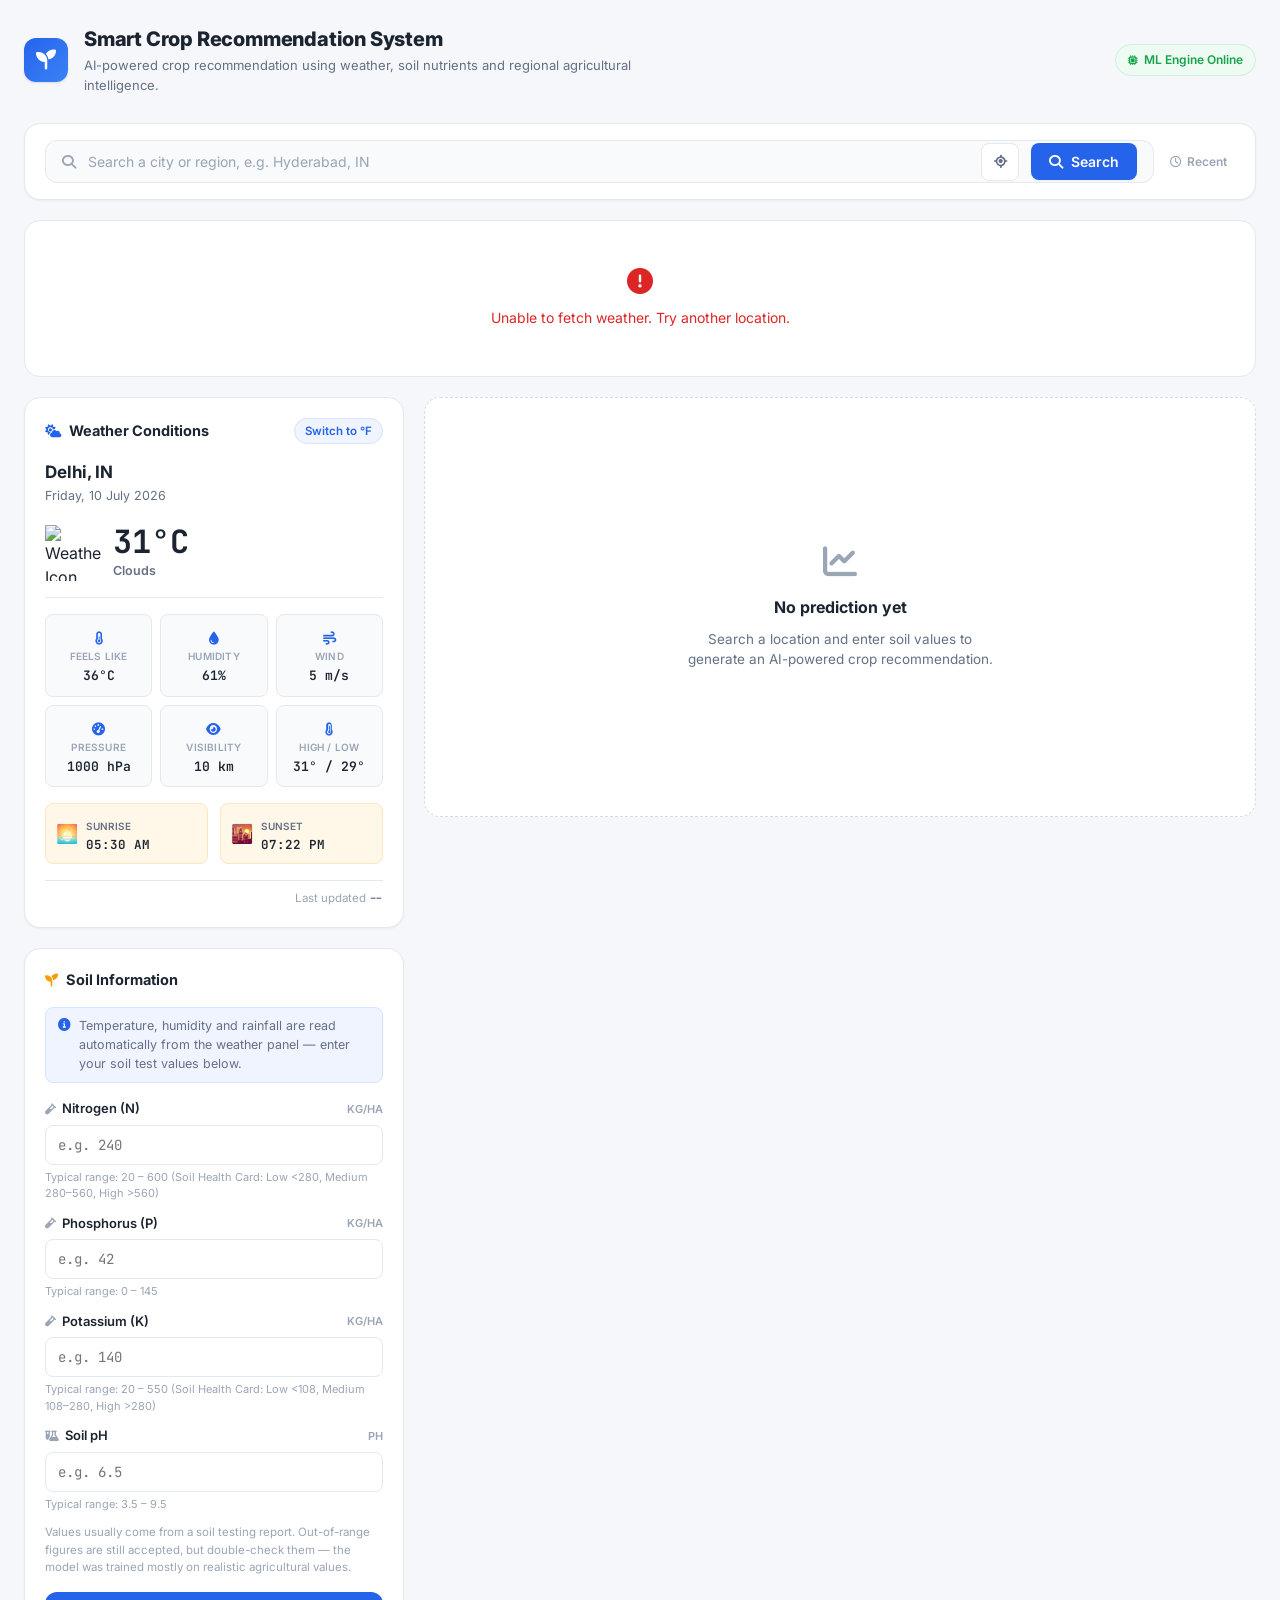
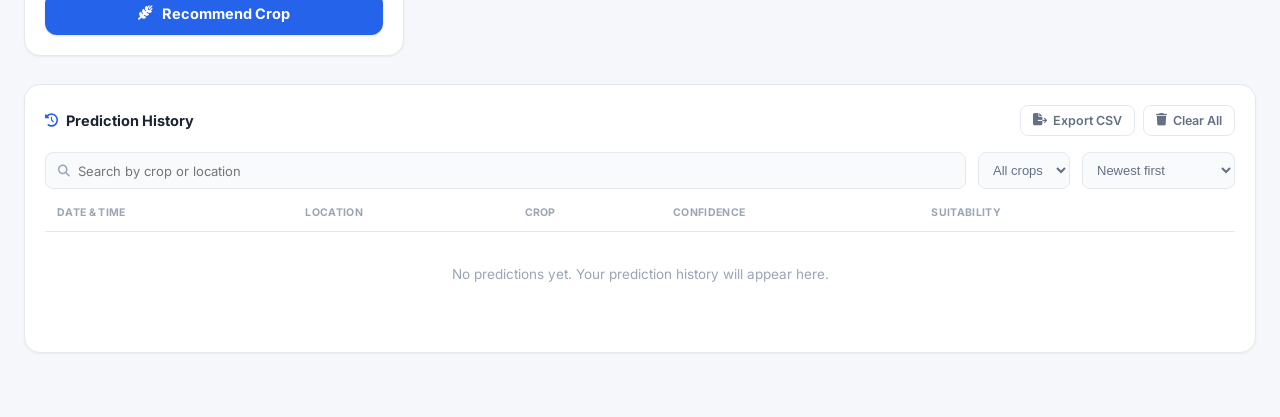
==== weather/index.html @ 97a7eeff "Initial commit" ====
<!DOCTYPE html>
<html lang="en">

<head>
<meta charset="UTF-8">
<meta name="viewport" content="width=device-width, initial-scale=1.0">
<title>Smart Crop Recommendation System</title>
<!-- Fonts -->
<link rel="preconnect" href="https://fonts.googleapis.com">
<link href="https://fonts.googleapis.com/css2?family=Inter:wght@400;500;600;700;800&family=JetBrains+Mono:wght@500;600;700&display=swap" rel="stylesheet">
<!-- Font Awesome -->
<link rel="stylesheet" href="https://cdnjs.cloudflare.com/ajax/libs/font-awesome/6.6.0/css/all.min.css">
<link rel="stylesheet" href="style.css">
</head>

<body>
<div class="app-shell">


    <!-- ===================== TOP BAR ========================-->
    <header class="topbar">
        <div class="topbar-brand">
            <span class="brand-mark"><i class="fa-solid fa-seedling"></i></span>
            <div class="brand-copy">
                <h1 class="brand-title">Smart Crop Recommendation System</h1>
                <p class="brand-subtitle">AI-powered crop recommendation using weather, soil nutrients and regional agricultural intelligence.</p>
            </div>
        </div>
        <div class="topbar-meta">
            <span class="topbar-pill"><i class="fa-solid fa-microchip"></i> ML Engine Online</span>
        </div>
    </header>



    <!-- =========================== SEARCH BAR =============================== -->
    <section class="search-panel">
        <div class="search-bar">
            <i class="fa-solid fa-magnifying-glass search-bar-icon"></i>
            <input type="text" class="search-box" placeholder="Search a city or region, e.g. Hyderabad, IN">
            <button class="location-btn" title="Use current location">
                <i class="fas fa-location-crosshairs"></i>
            </button>
            <button class="search-btn">
                <i class="fas fa-search"></i>
                <span>Search</span>
            </button>
        </div>
        <div class="recent-searches">
            <span class="recent-label"><i class="fa-regular fa-clock"></i> Recent</span>
            <div id="recentList" class="recent-list"></div>
        </div>
    </section>

    <!-- Loading -->
    <div class="loading hidden">
        <div class="spinner"></div>
        <p>Loading weather data…</p>
    </div>

    <!-- Error -->
    <div class="error hidden">
        <i class="fa-solid fa-circle-exclamation"></i>
        <p>Unable to fetch weather. Try another location.</p>
    </div>

    <!-- ===================== MAIN DASHBOARD GRID ===================-->
    <div class="weather-info">
        <div class="dashboard-grid">

            <!-- ============== LEFT COLUMN ============== -->
            <div class="dashboard-col dashboard-col-left">

                <!-- Region Card -->
                <div class="region-card hidden panel" id="regionCard">
                    <div class="panel-heading">
                        <h3><i class="fa-solid fa-map-location-dot"></i> Current Region</h3>
                    </div>
                    <p id="regionLabel" class="region-label">--</p>
                    <h4 class="common-crops-heading">Common crops in your region</h4>
                    <div id="commonCropsBadges" class="badge-row"></div>
                </div>

                <!-- Weather Panel -->
                <div class="panel weather-panel">
                    <div class="panel-heading">
                        <h3><i class="fa-solid fa-cloud-sun"></i> Weather Conditions</h3>
                        <button id="unitBtn" class="unit-toggle">Switch to °F</button>
                    </div>

                    <div class="location">
                        <h2 class="city">Delhi, IN</h2>
                        <p class="date">Friday, 10 July 2026</p>
                    </div>

                    <div class="weather-main">
                        <img id="weatherIcon" src="" alt="Weather Icon">
                        <div class="temperature">
                            <h1 class="temp">31°C</h1>
                            <p class="weather">Clouds</p>
                        </div>
                    </div>

                    <div class="details">
                        <div class="card">
                            <i class="fas fa-temperature-half"></i>
                            <span>Feels Like</span>
                            <p id="feelsLike">36°C</p>
                        </div>
                        <div class="card">
                            <i class="fas fa-droplet"></i>
                            <span>Humidity</span>
                            <p id="humidity">61%</p>
                        </div>
                        <div class="card">
                            <i class="fas fa-wind"></i>
                            <span>Wind</span>
                            <p id="wind">5 m/s</p>
                        </div>
                        <div class="card">
                            <i class="fas fa-gauge-high"></i>
                            <span>Pressure</span>
                            <p id="pressure">1000 hPa</p>
                        </div>
                        <div class="card">
                            <i class="fas fa-eye"></i>
                            <span>Visibility</span>
                            <p id="visibility">10 km</p>
                        </div>
                        <div class="card">
                            <i class="fas fa-temperature-three-quarters"></i>
                            <span>High / Low</span>
                            <p id="highLow">31° / 29°</p>
                        </div>
                    </div>

                    <div class="sun-card">
                        <div class="sun-item">
                            <span class="sun-icon">🌅</span>
                            <div>
                                <small>Sunrise</small>
                                <p id="sunrise">05:30 AM</p>
                            </div>
                        </div>
                        <div class="sun-item">
                            <span class="sun-icon">🌇</span>
                            <div>
                                <small>Sunset</small>
                                <p id="sunset">07:22 PM</p>
                            </div>
                        </div>
                    </div>

                    <div class="bottom">
                        <p class="updated">Last updated <span id="updatedTime">--</span></p>
                    </div>
                </div>

                <!-- Soil Input Panel -->
                <div class="soil-section panel">
                    <div class="panel-heading">
                        <h3><i class="fa-solid fa-seedling"></i> Soil Information</h3>
                    </div>
                    <p class="soil-hint"><i class="fa-solid fa-circle-info"></i> Temperature, humidity and rainfall are read automatically from the weather panel — enter your soil test values below.</p>

                    <div class="soil-inputs">

                        <div class="soil-field">
                            <label for="nitrogen">
                                <span class="soil-field-name"><i class="fa-solid fa-vial"></i> Nitrogen (N)</span>
                                <span class="soil-field-unit">kg/ha</span>
                            </label>
                            <input type="number" id="nitrogen" placeholder="e.g. 240" min="0" max="600">
                            <span class="soil-field-range">Typical range: 20 – 600 (Soil Health Card: Low &lt;280, Medium 280–560, High &gt;560)</span>
                        </div>

                        <div class="soil-field">
                            <label for="phosphorus">
                                <span class="soil-field-name"><i class="fa-solid fa-vial"></i> Phosphorus (P)</span>
                                <span class="soil-field-unit">kg/ha</span>
                            </label>
                            <input type="number" id="phosphorus" placeholder="e.g. 42" min="0" max="145">
                            <span class="soil-field-range">Typical range: 0 – 145</span>
                        </div>

                        <div class="soil-field">
                            <label for="potassium">
                                <span class="soil-field-name"><i class="fa-solid fa-vial"></i> Potassium (K)</span>
                                <span class="soil-field-unit">kg/ha</span>
                            </label>
                            <input type="number" id="potassium" placeholder="e.g. 140" min="0" max="550">
                            <span class="soil-field-range">Typical range: 20 – 550 (Soil Health Card: Low &lt;108, Medium 108–280, High &gt;280)</span>
                        </div>

                        <div class="soil-field">
                            <label for="ph">
                                <span class="soil-field-name"><i class="fa-solid fa-flask-vial"></i> Soil pH</span>
                                <span class="soil-field-unit">pH</span>
                            </label>
                            <input type="number" step="0.1" id="ph" placeholder="e.g. 6.5" min="0" max="14">
                            <span class="soil-field-range">Typical range: 3.5 – 9.5</span>
                        </div>

                    </div>

                    <p class="soil-footnote">Values usually come from a soil testing report. Out-of-range figures are still accepted, but double-check them — the model was trained mostly on realistic agricultural values.</p>

                    <button id="recommendBtn" class="recommend-btn">
                        <i class="fa-solid fa-wheat-awn"></i>
                        Recommend Crop
                    </button>
                </div>

            </div>

            <!-- ============== RIGHT COLUMN ============== -->
            <div class="dashboard-col dashboard-col-right">

                <!-- Empty State -->
                <div class="crop-empty-state">
                    <i class="fa-solid fa-chart-line"></i>
                    <h3>No prediction yet</h3>
                    <p>Search a location and enter soil values to generate an AI-powered crop recommendation.</p>
                </div>

                <!-- Crop Loading -->
                <div class="crop-loading hidden">
                    <div class="spinner"></div>
                    <p>Analyzing soil &amp; weather…</p>
                </div>

                <!-- Crop Error -->
                <div class="crop-error hidden">
                    <i class="fa-solid fa-circle-exclamation"></i>
                    <p id="cropErrorMsg">Unable to get a recommendation.</p>
                </div>

                <!-- Crop Result -->
                <div class="crop-result hidden">

                    <!-- Prediction Hero -->
                    <div class="prediction-hero">
                        <div class="result-header">
                            <img id="cropImage" src="" alt="" class="crop-image">
                            <div class="result-title">
                                <span class="section-eyebrow"><i class="fa-solid fa-robot"></i> Machine Learning Prediction</span>
                                <h2 id="cropName">--</h2>
                                <p id="cropScientificName" class="scientific-name"></p>
                            </div>
                        </div>

                        <p id="cropDescription" class="crop-description"></p>

                        <div class="result-stats">
                            <div class="stat-box">
                                <span>Confidence</span>
                                <p id="confidenceValue">--</p>
                                <div class="progress-track"><div class="progress-fill" id="confidenceBar"></div></div>
                            </div>
                            <div class="stat-box">
                                <span>Suitability</span>
                                <p id="suitabilityValue">--</p>
                                <div class="progress-track"><div class="progress-fill" id="suitabilityBar"></div></div>
                            </div>
                            <div class="stat-box stat-box-plain">
                                <span>Harvest Time</span>
                                <p id="harvestTimeValue">--</p>
                            </div>
                            <div class="stat-box stat-box-plain">
                                <span>Water Need</span>
                                <p id="waterNeedValue">--</p>
                            </div>
                            <div class="stat-box stat-box-plain">
                                <span>Predicted At</span>
                                <p id="predictionTimeValue">--</p>
                            </div>
                        </div>
                    </div>

                    <!-- Secondary detail grid -->
                    <div class="detail-grid">

                        <!-- Current Weather Summary -->
                        <div class="detail-card weather-summary">
                            <h4><i class="fa-solid fa-cloud"></i> Current Conditions</h4>
                            <ul id="weatherSummaryList" class="plain-list"></ul>
                            <p id="summarySuitableFor" class="suitable-for-line"></p>
                        </div>

                        <!-- Weather Suitability breakdown -->
                        <div class="detail-card suitability-breakdown">
                            <h4><i class="fa-solid fa-gauge"></i> Weather Suitability</h4>
                            <ul id="suitabilityList" class="plain-list"></ul>
                        </div>

                        <!-- Why This Crop -->
                        <div class="detail-card why-crop">
                            <h4 id="whyCropHeading"><i class="fa-solid fa-circle-question"></i> Why This Crop?</h4>
                            <ul id="whyCropList" class="plain-list badge-list"></ul>
                        </div>

                        <!-- Suggestions -->
                        <div class="detail-card suggestions-box">
                            <h4><i class="fa-solid fa-lightbulb"></i> Suggestions</h4>
                            <ul id="suggestionsList" class="plain-list"></ul>
                        </div>

                        <!-- Fertilizer tip -->
                        <div class="detail-card fertilizer-tip">
                            <h4><i class="fa-solid fa-flask"></i> Fertilizer Tip</h4>
                            <p id="fertilizerTip"></p>
                        </div>

                        <!-- Top Predictions -->
                        <div class="detail-card top-predictions hidden" id="topPredictionsSection">
                            <h4><i class="fa-solid fa-list-ol"></i> Top Predictions</h4>
                            <ol id="topPredictionsList"></ol>
                        </div>

                    </div>

                    <!-- Overall Recommendations -->
                    <div class="panel recommendation-section" id="recommendationSection">
                        <div class="panel-heading">
                            <h3><i class="fa-solid fa-ranking-star"></i> Overall Recommendations</h3>
                        </div>
                        <p id="recommendationWeightsLine" class="recommendation-subtext"></p>
                        <ol id="recommendationsList" class="recommendation-list"></ol>
                    </div>

                </div>

            </div>

        </div>
    </div>

    <!-- ===================== PREDICTION HISTORY =====================-->
    <section class="panel history-panel">
        <div class="panel-heading history-heading">
            <h3><i class="fa-solid fa-clock-rotate-left"></i> Prediction History</h3>
            <div class="history-actions">
                <button id="historyExportBtn" class="history-btn"><i class="fa-solid fa-file-export"></i> Export CSV</button>
                <button id="historyClearBtn" class="history-btn history-btn-danger"><i class="fa-solid fa-trash"></i> Clear All</button>
            </div>
        </div>

        <div class="history-toolbar">
            <div class="history-search">
                <i class="fa-solid fa-magnifying-glass"></i>
                <input type="text" id="historySearchInput" placeholder="Search by crop or location">
            </div>
            <select id="historyFilterSelect">
                <option value="">All crops</option>
            </select>
            <select id="historySortSelect">
                <option value="newest">Newest first</option>
                <option value="oldest">Oldest first</option>
                <option value="confidence">Highest confidence</option>
            </select>
        </div>

        <div class="history-table-wrap">
            <table class="history-table">
                <thead>
                    <tr>
                        <th>Date &amp; Time</th>
                        <th>Location</th>
                        <th>Crop</th>
                        <th>Confidence</th>
                        <th>Suitability</th>
                        <th></th>
                    </tr>
                </thead>
                <tbody id="historyTableBody"></tbody>
            </table>
            <p class="history-empty hidden" id="historyEmptyMsg">No predictions yet. Your prediction history will appear here.</p>
        </div>

        <div class="history-pagination" id="historyPagination"></div>
    </section>

</div>

<script src="main.js"></script>
</body>
</html>
---- weather/style.css ----
/* =========================================================
   DESIGN TOKENS
========================================================= */
:root{
    --color-primary:#2563EB;
    --color-primary-dark:#1D4ED8;
    --color-primary-light:#EFF4FF;
    --color-secondary:#16A34A;
    --color-secondary-light:#EEFBF3;
    --color-accent:#F59E0B;
    --color-accent-light:#FFF7E8;
    --color-danger:#DC2626;
    --color-danger-light:#FDEDED;

    --color-bg:#F5F7FA;
    --color-surface:#FFFFFF;
    --color-surface-alt:#F8FAFC;
    --color-border:#E4E8EF;
    --color-border-strong:#D6DCE5;

    --color-text:#1B2430;
    --color-text-muted:#647085;
    --color-text-faint:#9AA5B5;

    --font-sans:'Inter',-apple-system,BlinkMacSystemFont,'Segoe UI',sans-serif;
    --font-mono:'JetBrains Mono',ui-monospace,monospace;

    --radius-sm:8px;
    --radius-md:12px;
    --radius-lg:16px;

    --shadow-xs:0 1px 2px rgba(16,24,40,.05);
    --shadow-sm:0 1px 3px rgba(16,24,40,.07),0 1px 2px rgba(16,24,40,.05);
    --shadow-md:0 6px 18px rgba(16,24,40,.08);

    --space-1:4px;
    --space-2:8px;
    --space-3:12px;
    --space-4:16px;
    --space-5:20px;
    --space-6:24px;
    --space-8:32px;

    --ease:cubic-bezier(.22,1,.36,1);
}

*{ margin:0; padding:0; box-sizing:border-box; }

body{
    font-family:var(--font-sans);
    background:var(--color-bg);
    color:var(--color-text);
    line-height:1.5;
    -webkit-font-smoothing:antialiased;
}

.hidden{ display:none !important; }

img{ max-width:100%; display:block; }

button{ font-family:inherit; cursor:pointer; }
input{ font-family:inherit; }

/* =========================================================
   SHELL / LAYOUT
========================================================= */
.app-shell{
    max-width:1360px;
    margin:0 auto;
    padding:var(--space-6) var(--space-6) 64px;
    display:flex;
    flex-direction:column;
    gap:var(--space-5);
}

/* =========================================================
   TOP BAR
========================================================= */
.topbar{
    display:flex;
    align-items:center;
    justify-content:space-between;
    gap:var(--space-4);
    padding-bottom:var(--space-2);
    flex-wrap:wrap;
}

.topbar-brand{
    display:flex;
    align-items:center;
    gap:var(--space-4);
}

.brand-mark{
    width:44px;
    height:44px;
    flex-shrink:0;
    border-radius:var(--radius-md);
    background:linear-gradient(135deg,var(--color-primary),#3B82F6);
    color:#fff;
    display:flex;
    align-items:center;
    justify-content:center;
    font-size:20px;
    box-shadow:var(--shadow-sm);
}

.brand-title{
    font-size:20px;
    font-weight:800;
    letter-spacing:-.01em;
    color:var(--color-text);
}

.brand-subtitle{
    font-size:13px;
    color:var(--color-text-muted);
    max-width:560px;
    margin-top:2px;
}

.topbar-pill{
    display:inline-flex;
    align-items:center;
    gap:6px;
    font-size:12px;
    font-weight:600;
    color:var(--color-secondary);
    background:var(--color-secondary-light);
    border:1px solid #CFEFDD;
    padding:6px 12px;
    border-radius:999px;
}
.topbar-pill i{ font-size:10px; }

/* =========================================================
   SEARCH BAR
========================================================= */
.search-panel{
    background:var(--color-surface);
    border:1px solid var(--color-border);
    border-radius:var(--radius-lg);
    box-shadow:var(--shadow-xs);
    padding:var(--space-4) var(--space-5);
    display:flex;
    flex-wrap:wrap;
    align-items:center;
    gap:var(--space-4);
}

.search-bar{
    flex:1 1 380px;
    display:flex;
    align-items:center;
    gap:var(--space-3);
    background:var(--color-surface-alt);
    border:1px solid var(--color-border);
    border-radius:var(--radius-md);
    padding:0 var(--space-4);
    transition:border-color .15s var(--ease), box-shadow .15s var(--ease);
}

.search-bar:focus-within{
    border-color:var(--color-primary);
    box-shadow:0 0 0 3px var(--color-primary-light);
}

.search-bar-icon{ color:var(--color-text-faint); font-size:14px; }

.search-box{
    flex:1;
    border:none;
    background:transparent;
    outline:none;
    padding:12px 0;
    font-size:14px;
    color:var(--color-text);
}
.search-box::placeholder{ color:var(--color-text-faint); }

.location-btn{
    width:38px;
    height:38px;
    border-radius:var(--radius-sm);
    border:1px solid var(--color-border);
    background:var(--color-surface);
    color:var(--color-text-muted);
    display:flex;
    align-items:center;
    justify-content:center;
    transition:all .15s var(--ease);
}
.location-btn:hover{ border-color:var(--color-primary); color:var(--color-primary); }

.search-btn{
    display:inline-flex;
    align-items:center;
    gap:8px;
    background:var(--color-primary);
    color:#fff;
    border:none;
    padding:10px 18px;
    border-radius:var(--radius-sm);
    font-size:14px;
    font-weight:600;
    box-shadow:var(--shadow-xs);
    transition:background .15s var(--ease);
}
.search-btn:hover{ background:var(--color-primary-dark); }

.recent-searches{
    display:flex;
    align-items:center;
    gap:var(--space-2);
    flex-wrap:wrap;
}

.recent-label{
    font-size:12px;
    font-weight:600;
    color:var(--color-text-faint);
    display:inline-flex;
    align-items:center;
    gap:5px;
    white-space:nowrap;
}

.recent-list{ display:flex; gap:8px; flex-wrap:wrap; }

.recent-list button{
    font-size:12.5px;
    font-weight:500;
    color:var(--color-text-muted);
    background:var(--color-surface-alt);
    border:1px solid var(--color-border);
    padding:6px 12px;
    border-radius:999px;
    transition:all .15s var(--ease);
}
.recent-list button:hover{
    border-color:var(--color-primary);
    color:var(--color-primary);
    background:var(--color-primary-light);
}

/* =========================================================
   LOADING / ERROR STATES
========================================================= */
.loading, .error{
    background:var(--color-surface);
    border:1px solid var(--color-border);
    border-radius:var(--radius-lg);
    padding:48px;
    display:flex;
    flex-direction:column;
    align-items:center;
    justify-content:center;
    gap:var(--space-3);
    color:var(--color-text-muted);
    font-size:14px;
}

.error{ color:var(--color-danger); }
.error i{ font-size:26px; }

.spinner{
    width:32px;
    height:32px;
    border:3px solid var(--color-border);
    border-top-color:var(--color-primary);
    border-radius:50%;
    animation:spin .8s linear infinite;
}
@keyframes spin{ to{ transform:rotate(360deg); } }

/* =========================================================
   DASHBOARD GRID
========================================================= */
.dashboard-grid{
    display:grid;
    grid-template-columns:380px 1fr;
    gap:var(--space-5);
    align-items:start;
}

.dashboard-col{ display:flex; flex-direction:column; gap:var(--space-5); }

@media (max-width:960px){
    .dashboard-grid{ grid-template-columns:1fr; }
}

/* =========================================================
   PANEL (generic card shell)
========================================================= */
.panel{
    background:var(--color-surface);
    border:1px solid var(--color-border);
    border-radius:var(--radius-lg);
    box-shadow:var(--shadow-xs);
    padding:var(--space-5);
    animation:fadeIn .35s var(--ease);
}

@keyframes fadeIn{
    from{ opacity:0; transform:translateY(6px); }
    to{ opacity:1; transform:translateY(0); }
}

.panel-heading{
    display:flex;
    align-items:center;
    justify-content:space-between;
    gap:var(--space-3);
    margin-bottom:var(--space-4);
}

.panel-heading h3{
    font-size:14.5px;
    font-weight:700;
    display:flex;
    align-items:center;
    gap:8px;
    color:var(--color-text);
}
.panel-heading h3 i{ color:var(--color-primary); font-size:13px; }

/* =========================================================
   REGION CARD
========================================================= */
.region-card{ border-left:3px solid var(--color-secondary); }
.region-card .panel-heading h3 i{ color:var(--color-secondary); }

.region-label{
    font-size:15px;
    font-weight:600;
    color:var(--color-text);
    margin-bottom:var(--space-4);
}

.common-crops-heading{
    font-size:11.5px;
    font-weight:700;
    text-transform:uppercase;
    letter-spacing:.04em;
    color:var(--color-text-faint);
    margin-bottom:var(--space-2);
}

.badge-row{ display:flex; flex-wrap:wrap; gap:8px; }

.crop-badge{
    font-size:12.5px;
    font-weight:600;
    background:var(--color-secondary-light);
    color:#0F7A3D;
    border:1px solid #CFEFDD;
    padding:6px 11px;
    border-radius:999px;
}

/* =========================================================
   WEATHER PANEL
========================================================= */
.weather-panel .panel-heading h3 i{ color:var(--color-primary); }

.unit-toggle{
    font-size:11.5px;
    font-weight:600;
    color:var(--color-primary);
    background:var(--color-primary-light);
    border:1px solid #D6E4FF;
    padding:5px 10px;
    border-radius:999px;
    white-space:nowrap;
}
.unit-toggle:hover{ background:#E1EBFF; }

.location .city{ font-size:17px; font-weight:700; }
.location .date{ font-size:12.5px; color:var(--color-text-muted); margin-top:1px; margin-bottom:var(--space-3); }

.weather-main{
    display:flex;
    align-items:center;
    gap:var(--space-3);
    padding:var(--space-2) 0 var(--space-4);
    border-bottom:1px solid var(--color-border);
    margin-bottom:var(--space-4);
}

.weather-main img{ width:56px; height:56px; }

.weather-main .temp{
    font-family:var(--font-mono);
    font-size:32px;
    font-weight:700;
    line-height:1;
    color:var(--color-text);
}

.weather-main .weather{
    font-size:12.5px;
    font-weight:600;
    text-transform:capitalize;
    color:var(--color-text-muted);
    margin-top:4px;
}

.details{
    display:grid;
    grid-template-columns:repeat(3, 1fr);
    gap:var(--space-2);
    margin-bottom:var(--space-4);
}

.details .card{
    background:var(--color-surface-alt);
    border:1px solid var(--color-border);
    border-radius:var(--radius-sm);
    padding:10px 8px;
    text-align:center;
}

.details .card i{ color:var(--color-primary); font-size:13px; margin-bottom:4px; }

.details .card span{
    display:block;
    font-size:10px;
    font-weight:600;
    text-transform:uppercase;
    letter-spacing:.02em;
    color:var(--color-text-faint);
    margin-bottom:2px;
}

.details .card p{
    font-family:var(--font-mono);
    font-size:13px;
    font-weight:600;
    color:var(--color-text);
}

.sun-card{
    display:flex;
    gap:var(--space-3);
    margin-bottom:var(--space-4);
}

.sun-item{
    flex:1;
    display:flex;
    align-items:center;
    gap:8px;
    background:var(--color-accent-light);
    border:1px solid #FCE7BE;
    border-radius:var(--radius-sm);
    padding:8px 10px;
}

.sun-icon{ font-size:18px; }
.sun-item small{ font-size:10px; color:var(--color-text-muted); font-weight:600; text-transform:uppercase; }
.sun-item p{ font-family:var(--font-mono); font-size:12.5px; font-weight:600; }

.bottom{
    display:flex;
    justify-content:flex-end;
    padding-top:var(--space-2);
    border-top:1px solid var(--color-border);
}
.bottom .updated{ font-size:11.5px; color:var(--color-text-faint); }
.bottom .updated span{ font-family:var(--font-mono); color:var(--color-text-muted); font-weight:600; }

/* =========================================================
   SOIL INPUT PANEL
========================================================= */
.soil-section .panel-heading h3 i{ color:var(--color-accent); }

.soil-hint{
    font-size:12.5px;
    color:var(--color-text-muted);
    background:var(--color-primary-light);
    border:1px solid #D6E4FF;
    border-radius:var(--radius-sm);
    padding:9px 12px;
    margin-bottom:var(--space-4);
    display:flex;
    gap:8px;
    align-items:flex-start;
}
.soil-hint i{ color:var(--color-primary); margin-top:2px; }

.soil-inputs{
    display:flex;
    flex-direction:column;
    gap:var(--space-3);
    margin-bottom:var(--space-3);
}

.soil-field label{
    display:flex;
    justify-content:space-between;
    align-items:baseline;
    margin-bottom:6px;
}

.soil-field-name{
    font-size:13px;
    font-weight:600;
    color:var(--color-text);
    display:inline-flex;
    align-items:center;
    gap:6px;
}
.soil-field-name i{ color:var(--color-text-faint); font-size:11px; }

.soil-field-unit{
    font-size:11px;
    font-weight:600;
    color:var(--color-text-faint);
    text-transform:uppercase;
}

.soil-field input{
    width:100%;
    border:1px solid var(--color-border);
    border-radius:var(--radius-sm);
    padding:10px 12px;
    font-size:14px;
    font-family:var(--font-mono);
    color:var(--color-text);
    outline:none;
    transition:border-color .15s var(--ease), box-shadow .15s var(--ease);
}
.soil-field input:focus{
    border-color:var(--color-primary);
    box-shadow:0 0 0 3px var(--color-primary-light);
}

.soil-field-range{
    display:block;
    font-size:11px;
    color:var(--color-text-faint);
    margin-top:4px;
}

.soil-footnote{
    font-size:11.5px;
    color:var(--color-text-faint);
    line-height:1.5;
    margin-bottom:var(--space-4);
}

.recommend-btn{
    width:100%;
    background:var(--color-primary);
    color:#fff;
    border:none;
    padding:13px;
    border-radius:var(--radius-md);
    font-size:14.5px;
    font-weight:700;
    display:flex;
    align-items:center;
    justify-content:center;
    gap:9px;
    box-shadow:var(--shadow-sm);
    transition:background .15s var(--ease), transform .1s var(--ease);
}
.recommend-btn:hover:not(:disabled){ background:var(--color-primary-dark); }
.recommend-btn:active:not(:disabled){ transform:scale(.99); }
.recommend-btn:disabled{ opacity:.65; cursor:not-allowed; }

/* =========================================================
   EMPTY / LOADING / ERROR — RIGHT COLUMN
========================================================= */
.crop-empty-state, .crop-loading, .crop-error{
    background:var(--color-surface);
    border:1px dashed var(--color-border-strong);
    border-radius:var(--radius-lg);
    padding:64px 32px;
    display:flex;
    flex-direction:column;
    align-items:center;
    justify-content:center;
    text-align:center;
    gap:10px;
    min-height:420px;
}

.crop-empty-state i{ font-size:34px; color:var(--color-text-faint); margin-bottom:6px; }
.crop-empty-state h3{ font-size:16px; font-weight:700; color:var(--color-text); }
.crop-empty-state p{ font-size:13.5px; color:var(--color-text-muted); max-width:320px; }

.crop-loading p, .crop-error p{ font-size:14px; color:var(--color-text-muted); }
.crop-error{ border-style:solid; border-color:#F3C6C6; background:var(--color-danger-light); }
.crop-error i{ font-size:28px; color:var(--color-danger); }
.crop-error p{ color:var(--color-danger); }

/* =========================================================
   CROP RESULT — HERO
========================================================= */
.crop-result{ display:flex; flex-direction:column; gap:var(--space-5); }

.prediction-hero{
    background:linear-gradient(180deg,var(--color-surface) 0%,var(--color-surface) 100%);
    border:1px solid var(--color-border);
    border-top:4px solid var(--color-primary);
    border-radius:var(--radius-lg);
    padding:var(--space-6);
    box-shadow:var(--shadow-md);
}

.result-header{
    display:flex;
    align-items:center;
    gap:var(--space-5);
    padding-bottom:var(--space-5);
    margin-bottom:var(--space-5);
    border-bottom:1px solid var(--color-border);
}

.crop-image{
    width:96px;
    height:96px;
    object-fit:contain;
    background:var(--color-surface-alt);
    border:1px solid var(--color-border);
    border-radius:var(--radius-md);
    padding:12px;
    flex-shrink:0;
}

.section-eyebrow{
    display:inline-flex;
    align-items:center;
    gap:6px;
    font-size:11px;
    font-weight:700;
    text-transform:uppercase;
    letter-spacing:.05em;
    color:var(--color-primary);
    background:var(--color-primary-light);
    padding:4px 10px;
    border-radius:999px;
    margin-bottom:8px;
}

.result-title h2{
    font-size:28px;
    font-weight:800;
    letter-spacing:-.01em;
    color:var(--color-text);
}

.scientific-name{
    font-size:13.5px;
    font-style:italic;
    color:var(--color-text-muted);
    margin-top:2px;
}

.crop-description{
    font-size:14px;
    color:var(--color-text-muted);
    line-height:1.6;
    margin-bottom:var(--space-5);
}

.result-stats{
    display:grid;
    grid-template-columns:repeat(5, 1fr);
    gap:var(--space-4);
}

@media (max-width:900px){
    .result-stats{ grid-template-columns:repeat(2, 1fr); }
}

.stat-box span{
    display:block;
    font-size:10.5px;
    font-weight:700;
    text-transform:uppercase;
    letter-spacing:.03em;
    color:var(--color-text-faint);
    margin-bottom:5px;
}

.stat-box p{
    font-family:var(--font-mono);
    font-size:19px;
    font-weight:700;
    color:var(--color-text);
    margin-bottom:8px;
}

.stat-box-plain p{ font-size:15px; margin-bottom:0; }

.progress-track{
    width:100%;
    height:7px;
    background:var(--color-surface-alt);
    border:1px solid var(--color-border);
    border-radius:999px;
    overflow:hidden;
}

.progress-fill{
    height:100%;
    width:0%;
    border-radius:999px;
    transition:width .6s var(--ease);
    background:var(--color-primary);
}

.progress-fill.bar-good{ background:var(--color-secondary); }
.progress-fill.bar-warn{ background:var(--color-accent); }
.progress-fill.bar-bad{ background:var(--color-danger); }

/* =========================================================
   DETAIL GRID (secondary cards)
========================================================= */
.detail-grid{
    display:grid;
    grid-template-columns:repeat(2, 1fr);
    gap:var(--space-4);
}

@media (max-width:760px){
    .detail-grid{ grid-template-columns:1fr; }
}

.detail-card{
    background:var(--color-surface);
    border:1px solid var(--color-border);
    border-radius:var(--radius-md);
    padding:var(--space-5);
    box-shadow:var(--shadow-xs);
}

.detail-card h4{
    font-size:13px;
    font-weight:700;
    display:flex;
    align-items:center;
    gap:7px;
    margin-bottom:var(--space-3);
    color:var(--color-text);
}
.detail-card h4 i{ color:var(--color-primary); font-size:12px; }

.plain-list{ list-style:none; display:flex; flex-direction:column; gap:8px; }

.plain-list li{
    display:flex;
    justify-content:space-between;
    align-items:center;
    font-size:13px;
    padding-bottom:8px;
    border-bottom:1px solid var(--color-surface-alt);
}
.plain-list li:last-child{ border-bottom:none; padding-bottom:0; }

.plain-list li span:first-child{ color:var(--color-text-muted); }
.plain-list li span:last-child{ font-family:var(--font-mono); font-weight:600; color:var(--color-text); }

.suitable-for-line{
    margin-top:var(--space-3);
    font-size:12.5px;
    font-weight:600;
    color:var(--color-secondary);
}

/* Why This Crop — render as badges instead of a plain list */
.badge-list{ flex-direction:row; flex-wrap:wrap; gap:8px; }
.badge-list li{
    border:none;
    padding:6px 11px;
    border-radius:999px;
    font-size:12.5px;
    font-weight:600;
    background:var(--color-surface-alt);
    border:1px solid var(--color-border);
    color:var(--color-text-muted);
    display:block;
}

.suggestions-box .plain-list li{
    justify-content:flex-start;
    gap:8px;
    color:var(--color-text-muted);
}

.fertilizer-tip p{
    font-size:13.5px;
    color:var(--color-text-muted);
    line-height:1.6;
}

.top-predictions ol{
    list-style:none;
    counter-reset:top-pred;
    display:flex;
    flex-direction:column;
    gap:8px;
}
.top-predictions li{
    counter-increment:top-pred;
    font-size:13px;
    font-weight:600;
    color:var(--color-text);
    padding:8px 10px;
    background:var(--color-surface-alt);
    border-radius:var(--radius-sm);
    border:1px solid var(--color-border);
}

/* =========================================================
   OVERALL RECOMMENDATIONS
========================================================= */
.recommendation-section{ border-left:3px solid var(--color-accent); }
.recommendation-section .panel-heading h3 i{ color:var(--color-accent); }

.recommendation-subtext{
    font-size:12px;
    color:var(--color-text-faint);
    margin-bottom:var(--space-4);
    font-family:var(--font-mono);
}

.recommendation-list{ list-style:none; display:flex; flex-direction:column; gap:var(--space-3); }

.recommendation-item{
    background:var(--color-surface-alt);
    border:1px solid var(--color-border);
    border-radius:var(--radius-md);
    padding:var(--space-4);
}

.recommendation-row{
    display:flex;
    align-items:center;
    gap:var(--space-3);
    flex-wrap:wrap;
    margin-bottom:8px;
}

.recommendation-rank{
    font-family:var(--font-mono);
    font-weight:700;
    color:var(--color-text-faint);
    font-size:13px;
}

.recommendation-crop{
    font-weight:700;
    font-size:14.5px;
    color:var(--color-text);
    flex:1;
}

.recommendation-stars{ font-size:12.5px; letter-spacing:1px; }

.recommendation-score{
    font-family:var(--font-mono);
    font-weight:700;
    font-size:14px;
    color:var(--color-primary);
    background:var(--color-primary-light);
    padding:3px 10px;
    border-radius:999px;
}

.recommendation-reasons{ display:flex; flex-wrap:wrap; gap:6px; }

.reason-badge{
    font-size:11.5px;
    font-weight:600;
    padding:4px 9px;
    border-radius:999px;
    border:1px solid transparent;
}
.reason-badge.reason-ok{ background:var(--color-secondary-light); color:#0F7A3D; border-color:#CFEFDD; }
.reason-badge.reason-bad{ background:var(--color-danger-light); color:#B42318; border-color:#F3C6C6; }
.reason-badge.reason-neutral{ background:var(--color-surface); color:var(--color-text-muted); border-color:var(--color-border); }

/* =========================================================
   PREDICTION HISTORY PANEL
========================================================= */
.history-panel{ margin-top:var(--space-2); }

.history-heading{ flex-wrap:wrap; gap:var(--space-3); }

.history-actions{ display:flex; gap:8px; }

.history-btn{
    font-size:12.5px;
    font-weight:600;
    color:var(--color-text-muted);
    background:var(--color-surface);
    border:1px solid var(--color-border);
    padding:7px 12px;
    border-radius:var(--radius-sm);
    display:inline-flex;
    align-items:center;
    gap:6px;
    transition:all .15s var(--ease);
}
.history-btn:hover{ border-color:var(--color-primary); color:var(--color-primary); }
.history-btn-danger:hover{ border-color:var(--color-danger); color:var(--color-danger); background:var(--color-danger-light); }

.history-toolbar{
    display:flex;
    flex-wrap:wrap;
    gap:var(--space-3);
    margin-bottom:var(--space-4);
}

.history-search{
    flex:1 1 220px;
    display:flex;
    align-items:center;
    gap:8px;
    background:var(--color-surface-alt);
    border:1px solid var(--color-border);
    border-radius:var(--radius-sm);
    padding:0 var(--space-3);
}
.history-search i{ color:var(--color-text-faint); font-size:12px; }
.history-search input{
    flex:1;
    border:none;
    background:transparent;
    outline:none;
    padding:9px 0;
    font-size:13px;
}

.history-toolbar select{
    border:1px solid var(--color-border);
    background:var(--color-surface-alt);
    border-radius:var(--radius-sm);
    padding:9px 10px;
    font-size:13px;
    color:var(--color-text-muted);
    outline:none;
}

.history-table-wrap{ overflow-x:auto; }

.history-table{
    width:100%;
    border-collapse:collapse;
    font-size:13px;
}

.history-table th{
    text-align:left;
    font-size:10.5px;
    font-weight:700;
    text-transform:uppercase;
    letter-spacing:.03em;
    color:var(--color-text-faint);
    padding:0 12px 10px;
    border-bottom:1px solid var(--color-border);
    white-space:nowrap;
}

.history-table td{
    padding:11px 12px;
    border-bottom:1px solid var(--color-surface-alt);
    color:var(--color-text);
    white-space:nowrap;
}

.history-table tbody tr:hover{ background:var(--color-surface-alt); }

.history-table td:first-child, .history-table td:nth-child(2){ font-family:var(--font-mono); font-size:12px; color:var(--color-text-muted); }

.history-crop-pill{
    font-weight:600;
    background:var(--color-secondary-light);
    color:#0F7A3D;
    padding:3px 9px;
    border-radius:999px;
    font-size:12px;
}

.history-delete-btn{
    background:none;
    border:none;
    color:var(--color-text-faint);
    font-size:13px;
    padding:4px;
}
.history-delete-btn:hover{ color:var(--color-danger); }

.history-empty{
    text-align:center;
    padding:32px;
    font-size:13.5px;
    color:var(--color-text-faint);
}

.history-pagination{
    display:flex;
    justify-content:center;
    gap:6px;
    margin-top:var(--space-4);
}

.history-pagination button{
    width:30px;
    height:30px;
    border-radius:var(--radius-sm);
    border:1px solid var(--color-border);
    background:var(--color-surface);
    font-size:12.5px;
    font-weight:600;
    color:var(--color-text-muted);
}
.history-pagination button.active{
    background:var(--color-primary);
    border-color:var(--color-primary);
    color:#fff;
}
.history-pagination button:hover:not(.active){ border-color:var(--color-primary); color:var(--color-primary); }

/* =========================================================
   RESPONSIVE
========================================================= */
@media (max-width:640px){
    .app-shell{ padding:var(--space-4); }
    .details{ grid-template-columns:repeat(2, 1fr); }
    .result-stats{ grid-template-columns:1fr 1fr; }
    .brand-title{ font-size:17px; }
    .brand-subtitle{ display:none; }
    .search-panel{ padding:var(--space-4); }
}
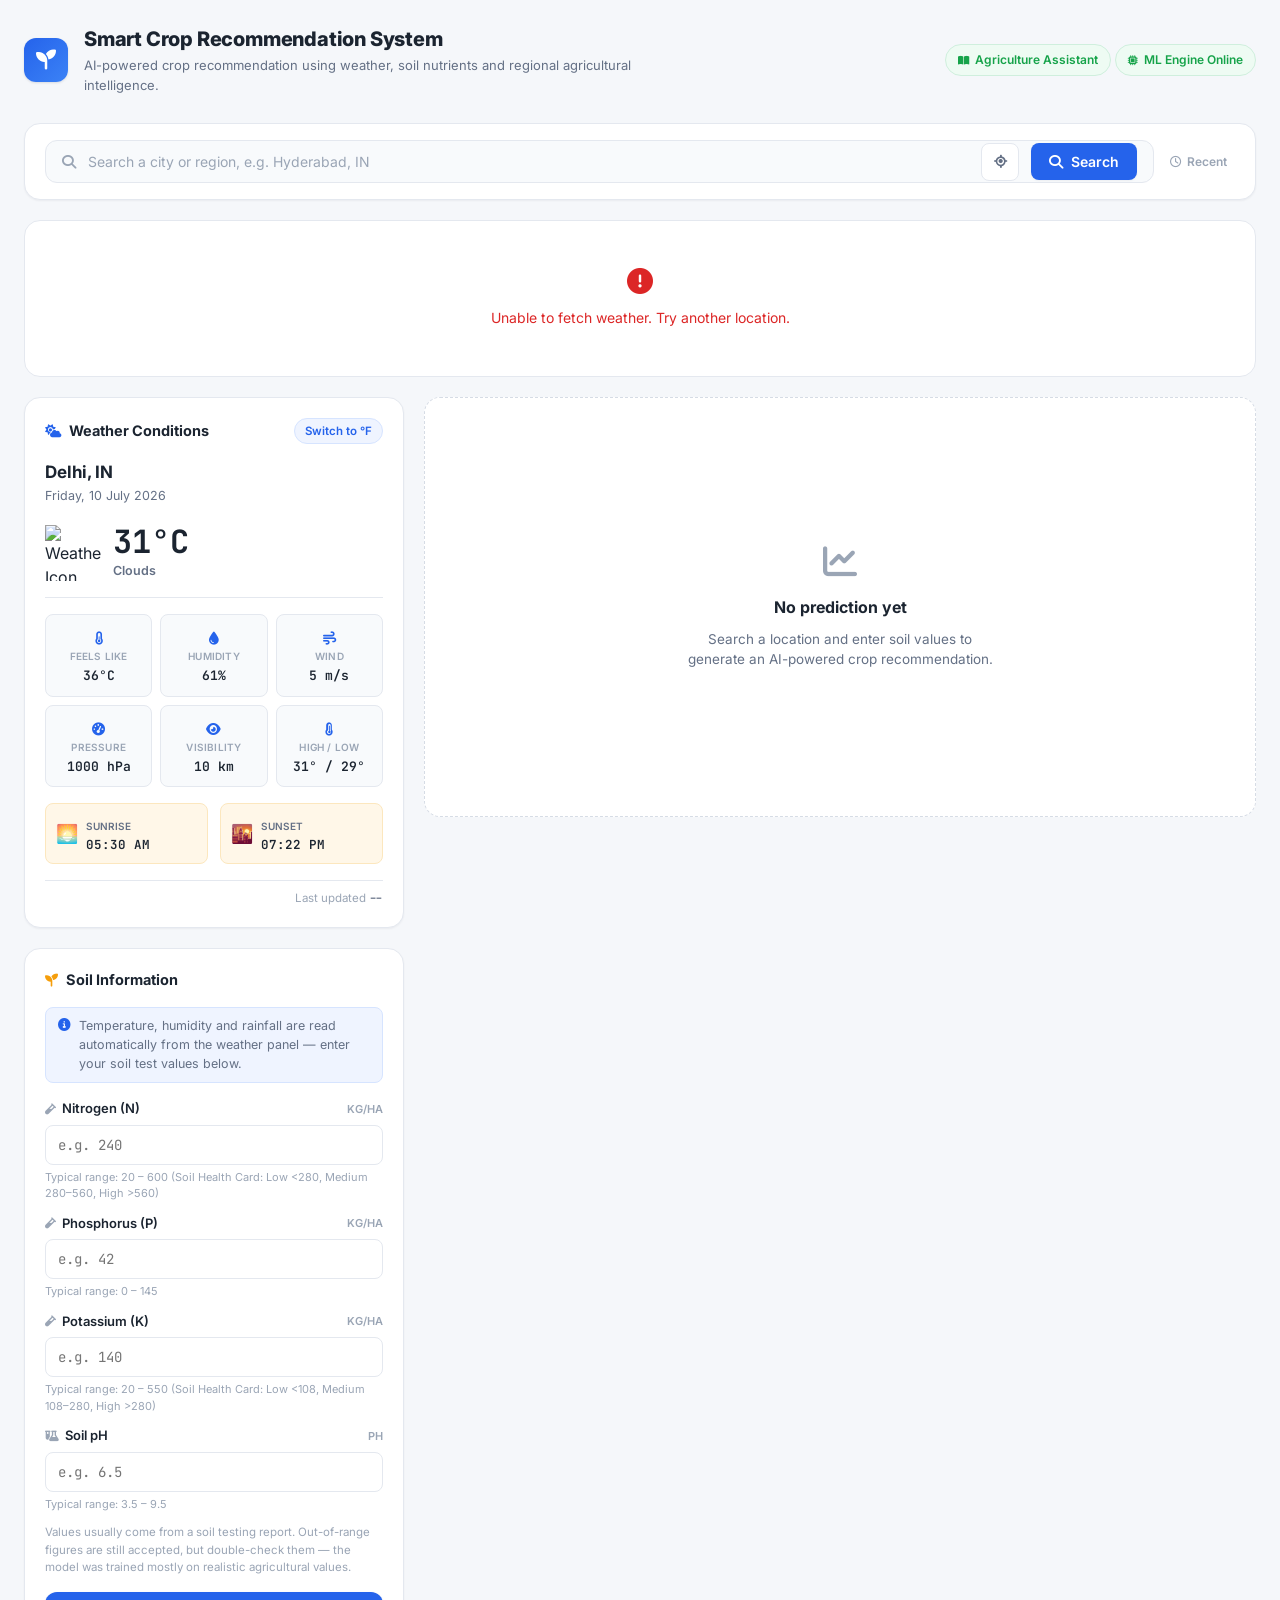
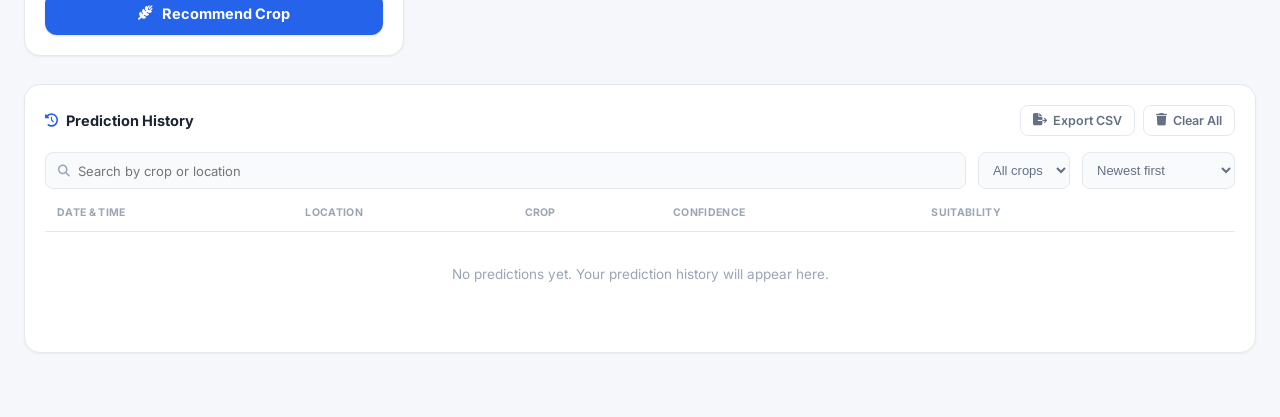
==== commit 02a9bb09: "Add agricultural RAG assistant: PDF ingest, local embeddings, vector store, grounded answers, chat U" ====
--- a/weather/index.html
+++ b/weather/index.html
@@ -27,6 +27,7 @@
             </div>
         </div>
         <div class="topbar-meta">
+            <a class="topbar-pill" href="assistant.html" style="text-decoration:none"><i class="fa-solid fa-book-open"></i> Agriculture Assistant</a>
             <span class="topbar-pill"><i class="fa-solid fa-microchip"></i> ML Engine Online</span>
         </div>
     </header>
@@ -325,6 +326,8 @@
                             <h3><i class="fa-solid fa-ranking-star"></i> Overall Recommendations</h3>
                         </div>
                         <p id="recommendationWeightsLine" class="recommendation-subtext"></p>
+                        <div id="decisionCard" class="decision-card hidden"></div>
+                        <div id="explainCard" class="explain-card hidden"></div>
                         <ol id="recommendationsList" class="recommendation-list"></ol>
                     </div>
 
--- a/weather/style.css
+++ b/weather/style.css
@@ -1036,3 +1036,77 @@
     .brand-subtitle{ display:none; }
     .search-panel{ padding:var(--space-4); }
 }
+
+
+/* =========================================================
+   DECISION CARD (yield / revenue / profit / risk)
+========================================================= */
+.decision-card{
+    background:var(--color-primary-light);
+    border:1px solid var(--color-border-strong);
+    border-radius:var(--radius-md);
+    padding:var(--space-4);
+    margin-bottom:var(--space-4);
+}
+.decision-head{ display:flex; align-items:baseline; gap:var(--space-3); flex-wrap:wrap; margin-bottom:var(--space-3); }
+.decision-label{ font-size:12px; font-weight:600; color:var(--color-text-muted); text-transform:uppercase; letter-spacing:.04em; }
+.decision-crop{ font-size:20px; font-weight:700; color:var(--color-text); }
+.decision-grid{ display:grid; grid-template-columns:repeat(auto-fit,minmax(170px,1fr)); gap:var(--space-3); margin-bottom:var(--space-3); }
+.decision-key{ display:block; font-size:11.5px; color:var(--color-text-muted); margin-bottom:2px; }
+.decision-val{ font-weight:700; font-size:14.5px; color:var(--color-text); }
+.decision-val small{ font-weight:500; color:var(--color-text-muted); font-size:11.5px; }
+.decision-unavailable{ font-weight:600; color:var(--color-text-faint); font-style:italic; cursor:help; }
+.decision-reasons{ margin:0 0 var(--space-3) 18px; font-size:13px; color:var(--color-text); }
+.decision-note{ font-size:11.5px; color:var(--color-text-faint); font-family:var(--font-mono); line-height:1.5; }
+.risk-pill{ font-size:11.5px; font-weight:700; padding:3px 9px; border-radius:999px; }
+.risk-low{ background:var(--color-secondary-light); color:var(--color-secondary); }
+.risk-medium{ background:var(--color-accent-light); color:#B45309; }
+.risk-high{ background:var(--color-danger-light); color:var(--color-danger); }
+.risk-unknown{ background:var(--color-surface-alt); color:var(--color-text-muted); }
+
+
+/* =========================================================
+   EXPLAINABLE AI (feature contribution bars)
+========================================================= */
+.explain-card{
+    background:var(--color-surface-alt);
+    border:1px solid var(--color-border);
+    border-radius:var(--radius-md);
+    padding:var(--space-4);
+    margin-bottom:var(--space-4);
+}
+.explain-head{ font-size:14px; color:var(--color-text); margin-bottom:2px; }
+.explain-sub{ font-size:12px; color:var(--color-text-muted); margin-bottom:var(--space-3); }
+.explain-row{ display:grid; grid-template-columns:130px 1fr 70px; align-items:center; gap:10px; margin-bottom:6px; font-size:12.5px; }
+.explain-name{ font-weight:600; color:var(--color-text); }
+.explain-name small{ margin-left:6px; font-weight:400; color:var(--color-text-faint); }
+.explain-track{ background:var(--color-border); border-radius:999px; height:8px; overflow:hidden; }
+.explain-bar{ display:block; height:100%; border-radius:999px; }
+.explain-bar-up{ background:var(--color-secondary); }
+.explain-bar-down{ background:var(--color-danger); }
+.explain-bar-neutral{ background:var(--color-primary); }
+.explain-num{ font-family:var(--font-mono); text-align:right; color:var(--color-text-muted); }
+@media (max-width:520px){ .explain-row{ grid-template-columns:100px 1fr 62px; } }
+
+/* =========================================================
+   AGRICULTURE ASSISTANT (assistant.html)
+========================================================= */
+.chat-panel{ display:flex; flex-direction:column; gap:var(--space-3); }
+.chat-status{ font-size:12px; color:var(--color-text-muted); font-family:var(--font-mono); }
+.chat-log{ display:flex; flex-direction:column; gap:var(--space-3); min-height:260px; max-height:60vh; overflow-y:auto; padding:var(--space-2) 0; }
+.chat-msg{ display:flex; flex-direction:column; max-width:88%; }
+.chat-user{ align-self:flex-end; }
+.chat-bot{ align-self:flex-start; }
+.chat-bubble{ padding:10px 14px; border-radius:var(--radius-md); font-size:14px; line-height:1.55; white-space:pre-wrap; }
+.chat-user .chat-bubble{ background:var(--color-primary); color:#fff; }
+.chat-bot .chat-bubble{ background:var(--color-surface-alt); border:1px solid var(--color-border); color:var(--color-text); }
+.chat-unanswerable .chat-bubble{ background:var(--color-accent-light); border-color:var(--color-accent); }
+.chat-error .chat-bubble{ background:var(--color-danger-light); border-color:var(--color-danger); }
+.chat-sources{ margin-top:6px; font-size:12px; color:var(--color-text-muted); }
+.chat-sources ul{ margin:2px 0 0 18px; }
+.chat-context{ margin-top:6px; font-size:12px; color:var(--color-text-muted); }
+.chat-context summary{ cursor:pointer; }
+.chat-context-item{ margin-top:6px; padding:8px 10px; background:var(--color-surface-alt); border:1px solid var(--color-border); border-radius:var(--radius-md); }
+.chat-context-meta{ font-family:var(--font-mono); font-size:11px; color:var(--color-text-faint); margin-bottom:2px; }
+.chat-form{ display:flex; gap:var(--space-3); }
+.chat-form input{ flex:1; padding:12px 14px; border:1px solid var(--color-border-strong); border-radius:var(--radius-md); font:inherit; font-size:14px; }
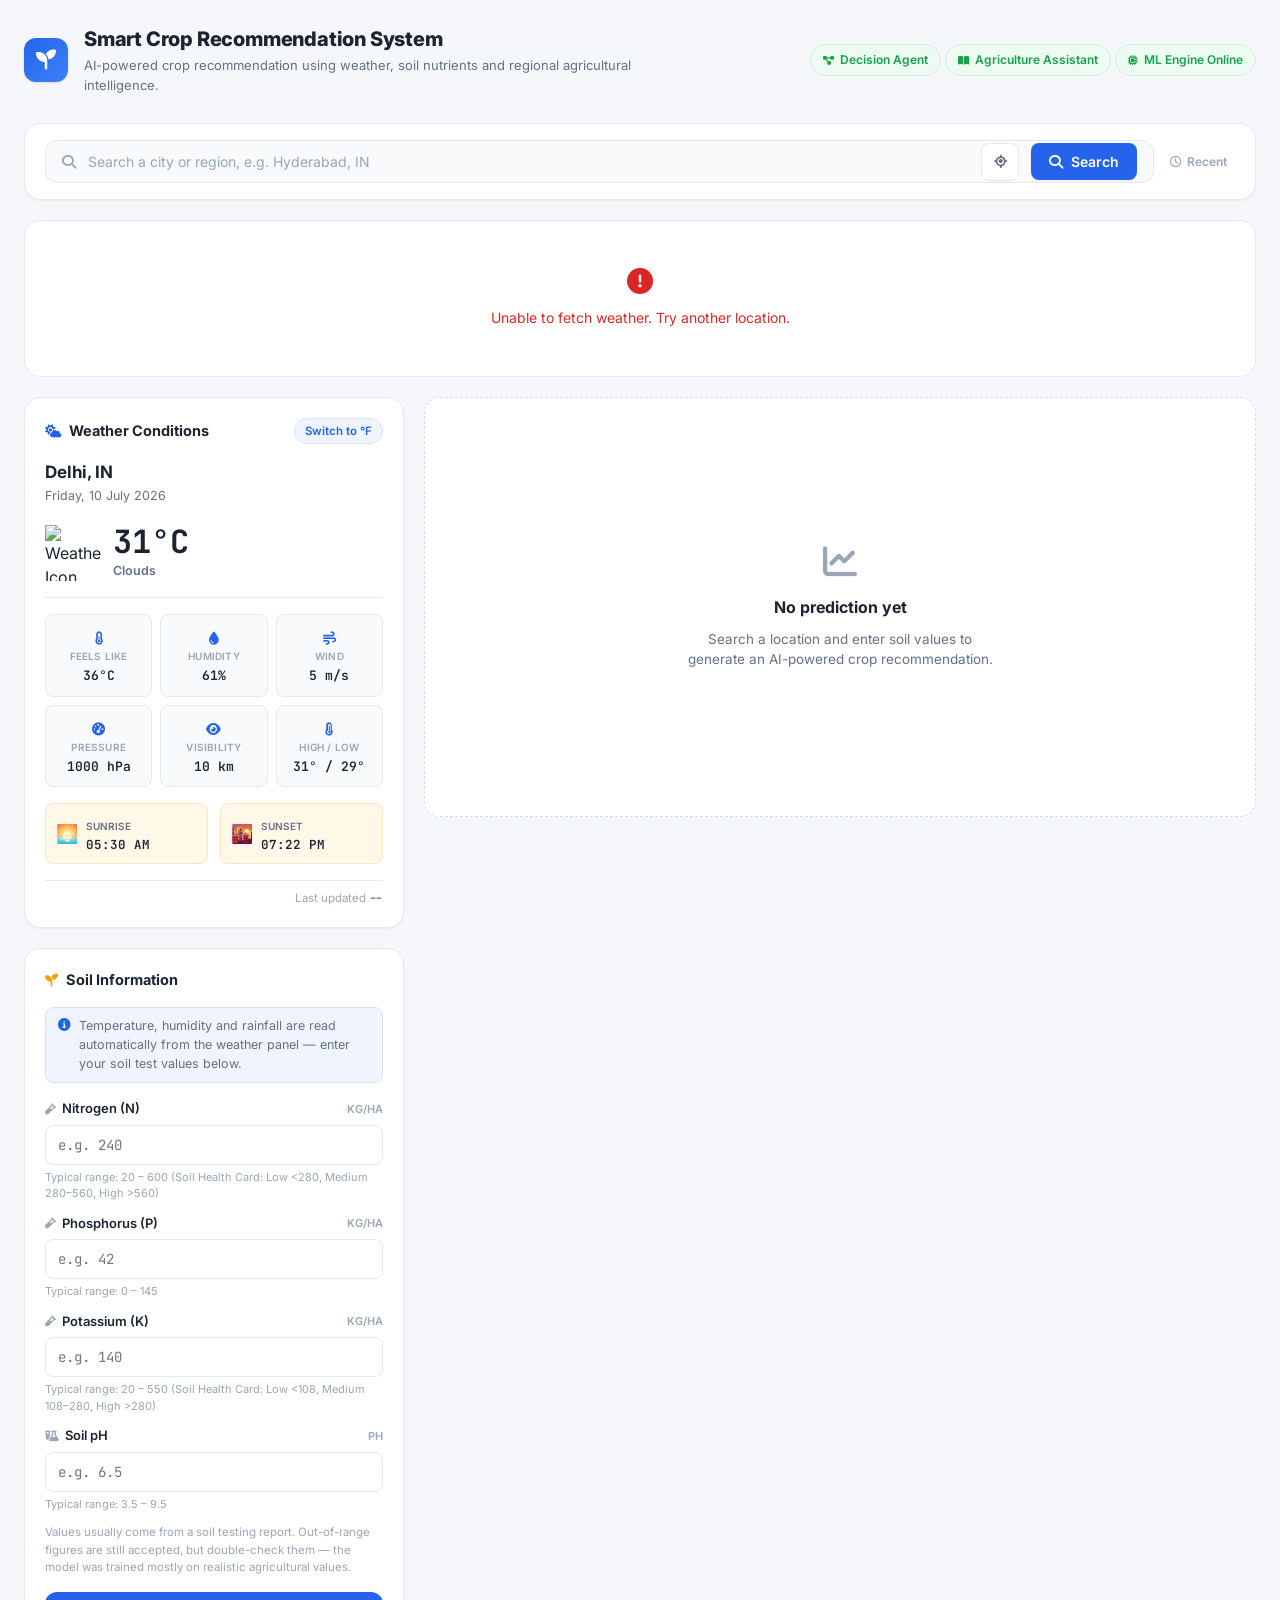
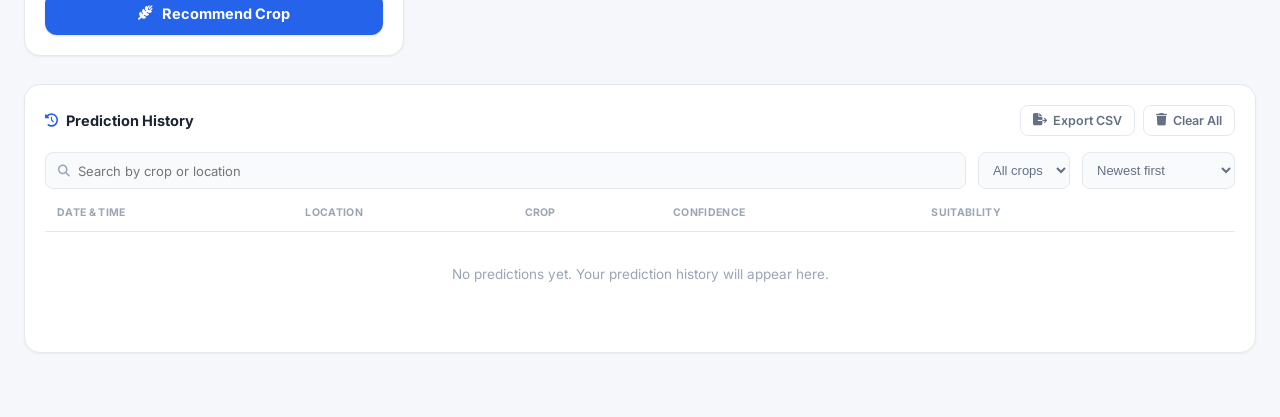
==== commit b63f3969: "Add LangGraph decision agent with four tools, numeric guard, endpoint and UI - Extract /predict logi" ====
--- a/weather/index.html
+++ b/weather/index.html
@@ -27,6 +27,7 @@
             </div>
         </div>
         <div class="topbar-meta">
+            <a class="topbar-pill" href="agent.html" style="text-decoration:none"><i class="fa-solid fa-diagram-project"></i> Decision Agent</a>
             <a class="topbar-pill" href="assistant.html" style="text-decoration:none"><i class="fa-solid fa-book-open"></i> Agriculture Assistant</a>
             <span class="topbar-pill"><i class="fa-solid fa-microchip"></i> ML Engine Online</span>
         </div>
--- a/weather/style.css
+++ b/weather/style.css
@@ -1110,3 +1110,39 @@
 .chat-context-meta{ font-family:var(--font-mono); font-size:11px; color:var(--color-text-faint); margin-bottom:2px; }
 .chat-form{ display:flex; gap:var(--space-3); }
 .chat-form input{ flex:1; padding:12px 14px; border:1px solid var(--color-border-strong); border-radius:var(--radius-md); font:inherit; font-size:14px; }
+
+/* =========================================================
+   FARM DECISION AGENT (agent.html)
+========================================================= */
+.agent-form{ display:grid; grid-template-columns:1fr 1fr; gap:var(--space-3); }
+.agent-wide{ grid-column:1 / -1; }
+.agent-field{ display:flex; flex-direction:column; gap:4px; font-size:12px; font-weight:600; color:var(--color-text-muted); }
+.agent-field input, .agent-field select, .agent-field textarea{
+    padding:10px 12px; border:1px solid var(--color-border-strong); border-radius:var(--radius-md);
+    font:inherit; font-size:14px; font-weight:400; color:var(--color-text); background:var(--color-surface);
+}
+.agent-soil{ display:grid; grid-template-columns:repeat(4,1fr); gap:var(--space-3); }
+.agent-soil-title{ grid-column:1 / -1; font-size:12px; color:var(--color-text-muted); }
+#agResult{ display:flex; flex-direction:column; gap:var(--space-4); }
+.agent-answer{ border-left:3px solid var(--color-primary); }
+.agent-verdict{ display:inline-block; padding:4px 12px; border-radius:999px; font-weight:700; font-size:13px; margin-bottom:var(--space-3); }
+.verdict-recommended{ background:var(--color-secondary-light); color:var(--color-secondary); }
+.verdict-conditional{ background:var(--color-accent-light); color:#B45309; }
+.verdict-not_recommended{ background:var(--color-danger-light); color:var(--color-danger); }
+.verdict-insufficient_evidence{ background:var(--color-surface-alt); color:var(--color-text-muted); border:1px solid var(--color-border-strong); }
+.agent-summary{ font-size:15px; line-height:1.6; margin-bottom:var(--space-3); }
+.agent-points{ margin:0 0 var(--space-3) 18px; font-size:14px; line-height:1.6; }
+.agent-chip{ display:inline-block; font-family:var(--font-mono); font-size:10.5px; padding:1px 6px; margin-left:3px; border-radius:6px; background:var(--color-primary-light); color:var(--color-primary); cursor:help; }
+.agent-caveat{ font-size:13px; color:#B45309; margin-bottom:6px; }
+.agent-missing{ background:var(--color-accent-light); border:1px solid var(--color-accent); border-radius:var(--radius-md); padding:10px 14px; font-size:13px; margin:var(--space-3) 0; }
+.agent-missing ul{ margin:4px 0 0 18px; }
+.agent-note{ font-size:11.5px; color:var(--color-text-faint); font-family:var(--font-mono); }
+.agent-section{ background:var(--color-surface); border:1px solid var(--color-border); border-radius:var(--radius-md); padding:var(--space-3) var(--space-4); }
+.agent-section summary{ cursor:pointer; font-weight:700; font-size:14px; }
+.agent-kind{ font-size:12px; color:var(--color-text-muted); margin:4px 0 var(--space-3); }
+.agent-facts{ list-style:none; display:flex; flex-direction:column; gap:6px; font-size:13px; }
+.agent-fid{ font-family:var(--font-mono); font-size:10.5px; color:var(--color-text-faint); margin-right:6px; }
+.agent-empty{ font-size:13px; color:var(--color-text-faint); font-style:italic; }
+.agent-trace{ font-family:var(--font-mono); font-size:11.5px; color:var(--color-text-faint); }
+@media (max-width:620px){ .agent-form{ grid-template-columns:1fr; } .agent-soil{ grid-template-columns:1fr 1fr; } }
+.agent-field input, .agent-field select, .agent-field textarea{ width:100%; min-width:0; box-sizing:border-box; }
